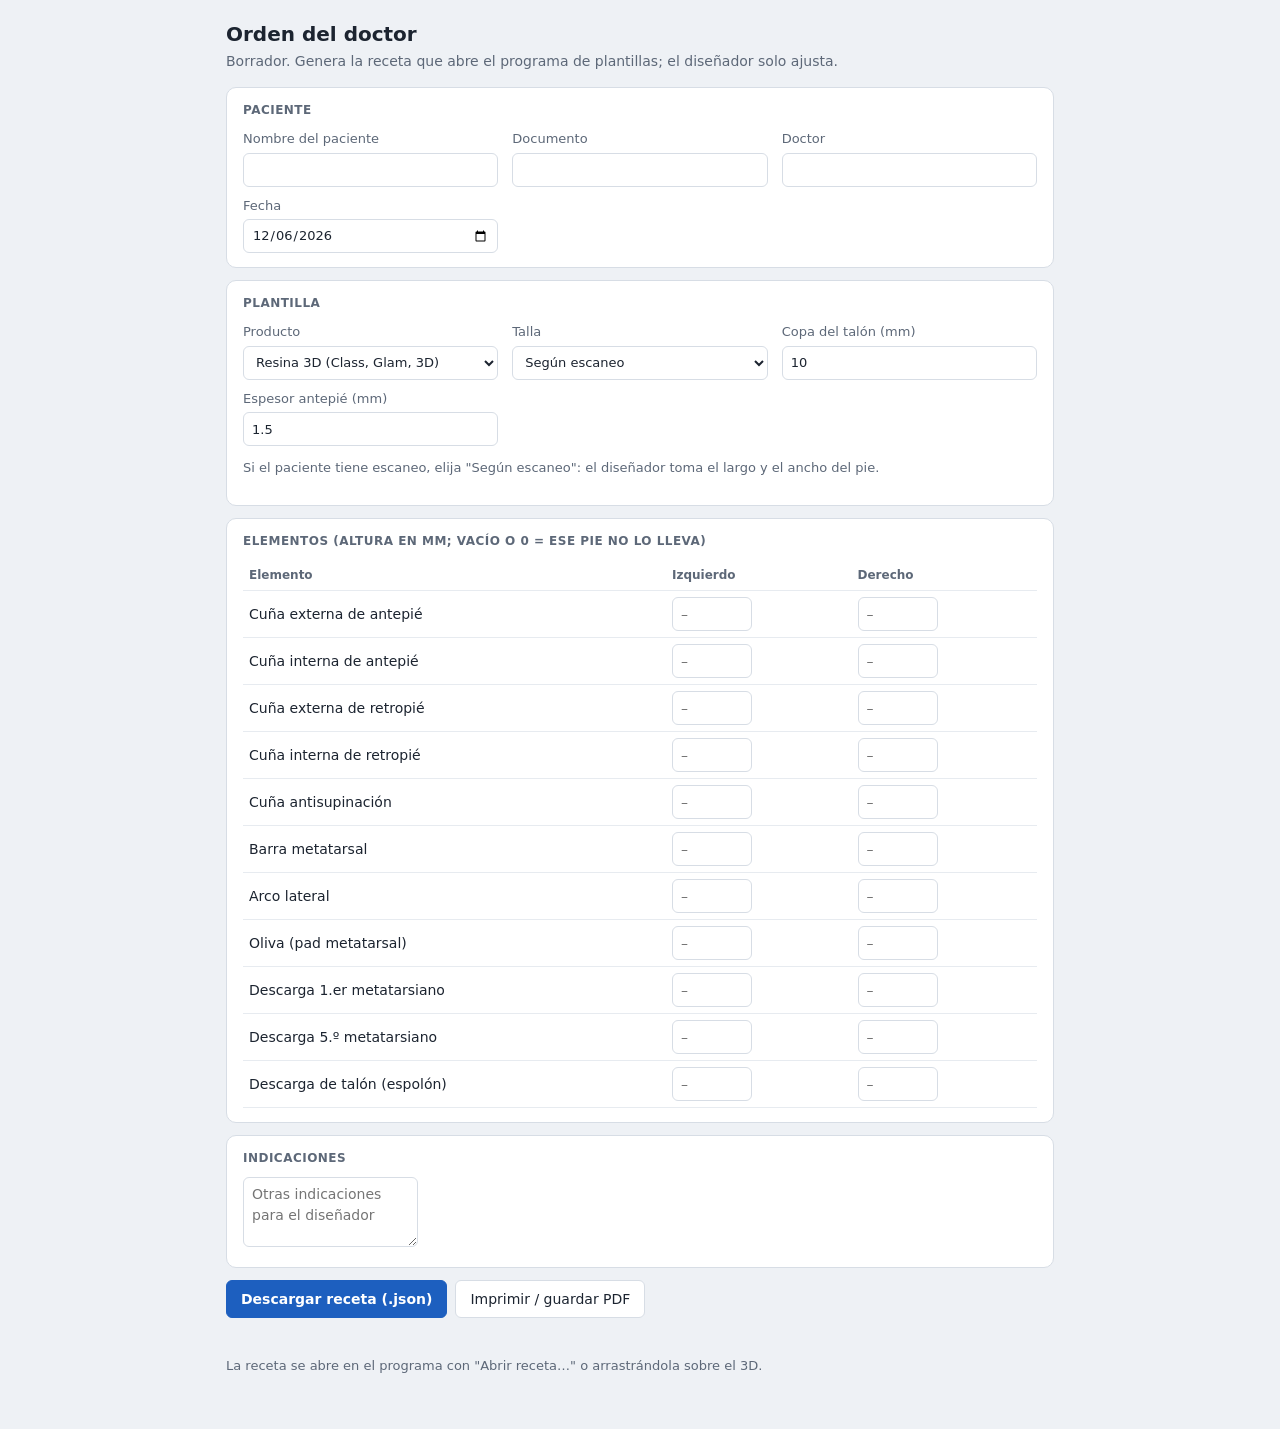
==== app/orden.html @ 256a6aa9 "Primera versión del Programa de Plantillas" ====
<!doctype html>
<html lang="es">
<head>
<meta charset="utf-8">
<meta name="viewport" content="width=device-width, initial-scale=1">
<title>Orden del doctor</title>
<style>
  :root { --tinta: #1c2430; --suave: #5d6878; --linea: #d7dde5; --fondo: #eef1f5; --acento: #1d5fbf; --acento-2: #174d9c; --naranja: #e08a2e; }
  * { box-sizing: border-box; }
  body { margin: 0; font: 14px/1.45 system-ui, "Segoe UI", sans-serif; color: var(--tinta); background: var(--fondo); }
  main { max-width: 860px; margin: 0 auto; padding: 20px 16px 40px; }
  h1 { font-size: 20px; margin: 0 0 2px; } .sub { color: var(--suave); margin: 0 0 16px; }
  section { background: #fff; border: 1px solid var(--linea); border-radius: 10px; padding: 14px 16px; margin-bottom: 12px; }
  h2 { font-size: 12px; text-transform: uppercase; letter-spacing: .04em; color: var(--suave); margin: 0 0 10px; }
  .campos { display: grid; grid-template-columns: repeat(auto-fit, minmax(220px, 1fr)); gap: 10px 14px; }
  label { display: grid; gap: 4px; font-size: 13px; color: var(--suave); }
  input, select, textarea { height: 34px; border: 1px solid var(--linea); border-radius: 6px; padding: 0 8px; font: inherit; color: var(--tinta); background: #fff; min-width: 0; }
  textarea { height: 70px; padding: 6px 8px; resize: vertical; }
  input:focus, select:focus, textarea:focus { outline: 2px solid #9cbdf0; border-color: var(--acento); }
  table { width: 100%; border-collapse: collapse; }
  th, td { text-align: left; padding: 6px 6px; border-bottom: 1px solid #e7ebf0; }
  th { font-size: 12px; color: var(--suave); font-weight: 600; }
  td input[type=number] { width: 80px; }
  tr.lleva td:first-child { border-left: 3px solid var(--naranja); }
  .botones { display: flex; gap: 8px; flex-wrap: wrap; }
  button { height: 38px; border-radius: 6px; border: 1px solid var(--linea); background: #fff; color: var(--tinta); font: inherit; padding: 0 14px; cursor: pointer; }
  button.primario { background: var(--acento); border-color: var(--acento); color: #fff; font-weight: 600; }
  .nota { color: var(--suave); font-size: 13px; }
  .mensaje { margin-top: 8px; font-size: 13px; color: #17753c; min-height: 18px; }
  @media print { body { background: #fff; } .botones, .nota-pantalla { display: none; } section { border: 0; padding: 6px 0; } }
  @media (max-width: 600px) { td input[type=number] { width: 64px; } }
</style>
</head>
<body>
<main>
  <h1>Orden del doctor</h1>
  <p class="sub">Borrador. Genera la receta que abre el programa de plantillas; el diseñador solo ajusta.</p>

  <section>
    <h2>Paciente</h2>
    <div class="campos">
      <label>Nombre del paciente<input id="paciente" autocomplete="off"></label>
      <label>Documento<input id="documento" autocomplete="off"></label>
      <label>Doctor<input id="doctor" autocomplete="off"></label>
      <label>Fecha<input id="fecha" type="date"></label>
    </div>
  </section>

  <section>
    <h2>Plantilla</h2>
    <div class="campos">
      <label>Producto<select id="producto"></select></label>
      <label>Talla<select id="talla"></select></label>
      <label>Copa del talón (mm)<input id="copa" type="number" step="0.5" min="4" max="25"></label>
      <label>Espesor antepié (mm)<input id="antepie" type="number" step="0.1" min="0.8" max="6"></label>
    </div>
    <p class="nota">Si el paciente tiene escaneo, elija "Según escaneo": el diseñador toma el largo y el ancho del pie.</p>
  </section>

  <section>
    <h2>Elementos (altura en mm; vacío o 0 = ese pie no lo lleva)</h2>
    <table><thead><tr><th>Elemento</th><th>Izquierdo</th><th>Derecho</th></tr></thead><tbody id="elementos"></tbody></table>
  </section>

  <section>
    <h2>Indicaciones</h2>
    <textarea id="notas" placeholder="Otras indicaciones para el diseñador"></textarea>
  </section>

  <div class="botones">
    <button class="primario" id="descargar">Descargar receta (.json)</button>
    <button id="imprimir">Imprimir / guardar PDF</button>
  </div>
  <div class="mensaje" id="mensaje"></div>
  <p class="nota nota-pantalla">La receta se abre en el programa con "Abrir receta…" o arrastrándola sobre el 3D.</p>
</main>
<script type="module">
const $ = id => document.getElementById(id);
const leer = async r => (await fetch(r)).json();
const bib = await leer('../biblioteca/biblioteca.json');
const tallas = (await leer('../biblioteca/' + bib.tallas)).tallas;
const catalogo = (await leer('../biblioteca/elementos.json')).elementos;

for (const p of bib.productos) $('producto').add(new Option(p.nombre, p.id));
$('talla').add(new Option('Según escaneo', ''));
for (const t of tallas) $('talla').add(new Option(`${t.talla} (${t.largo} mm)`, t.talla));
const ponerProducto = () => { const p = bib.productos.find(x => x.id === $('producto').value); $('copa').value = p.copa; $('antepie').value = p.antepie; };
$('producto').addEventListener('change', ponerProducto); ponerProducto();
$('fecha').value = new Date().toISOString().slice(0, 10);

$('elementos').innerHTML = catalogo.map(e => `<tr data-id="${e.id}"><td>${e.nombre}</td>
  <td><input type="number" min="0" max="15" step="0.5" data-pie="izq" aria-label="${e.nombre}, izquierdo" placeholder="–"></td>
  <td><input type="number" min="0" max="15" step="0.5" data-pie="der" aria-label="${e.nombre}, derecho" placeholder="–"></td></tr>`).join('');
$('elementos').addEventListener('input', ev => {
  const tr = ev.target.closest('tr');
  tr.classList.toggle('lleva', [...tr.querySelectorAll('input')].some(i => parseFloat(i.value) > 0));
});

function receta() {
  const elementos = [...$('elementos').querySelectorAll('tr')].map(tr => ({
    id: tr.dataset.id, izq: parseFloat(tr.querySelector('[data-pie=izq]').value) || 0, der: parseFloat(tr.querySelector('[data-pie=der]').value) || 0,
  })).filter(e => e.izq > 0 || e.der > 0);
  const talla = $('talla').value ? Number($('talla').value) : null;
  return {
    version: 1, paciente: $('paciente').value.trim(), producto: $('producto').value,
    talla, largo: talla ? tallas.find(t => t.talla === talla).largo : null, ancho: null,
    copa: parseFloat($('copa').value), antepie: parseFloat($('antepie').value), arco: null, arcoPos: null,
    elementos,
    orden: { doctor: $('doctor').value.trim(), documento: $('documento').value.trim(), fecha: $('fecha').value, notas: $('notas').value.trim(), segunEscaneo: !talla },
  };
}
$('descargar').addEventListener('click', () => {
  const r = receta();
  if (!r.paciente) { $('mensaje').style.color = '#b3261e'; $('mensaje').textContent = 'Falta el nombre del paciente.'; $('paciente').focus(); return; }
  const nombre = `${r.paciente.replace(/[^\p{L}\p{N} _.-]/gu, '').trim()} orden.json`;
  const a = document.createElement('a');
  a.href = URL.createObjectURL(new Blob([JSON.stringify(r, null, 2)], { type: 'application/json' }));
  a.download = nombre; a.click(); setTimeout(() => URL.revokeObjectURL(a.href), 2000);
  $('mensaje').style.color = ''; $('mensaje').textContent = `Receta descargada: ${nombre} (${r.elementos.length} elementos).`;
});
$('imprimir').addEventListener('click', () => print());
window.orden = { receta };
</script>
</body>
</html>
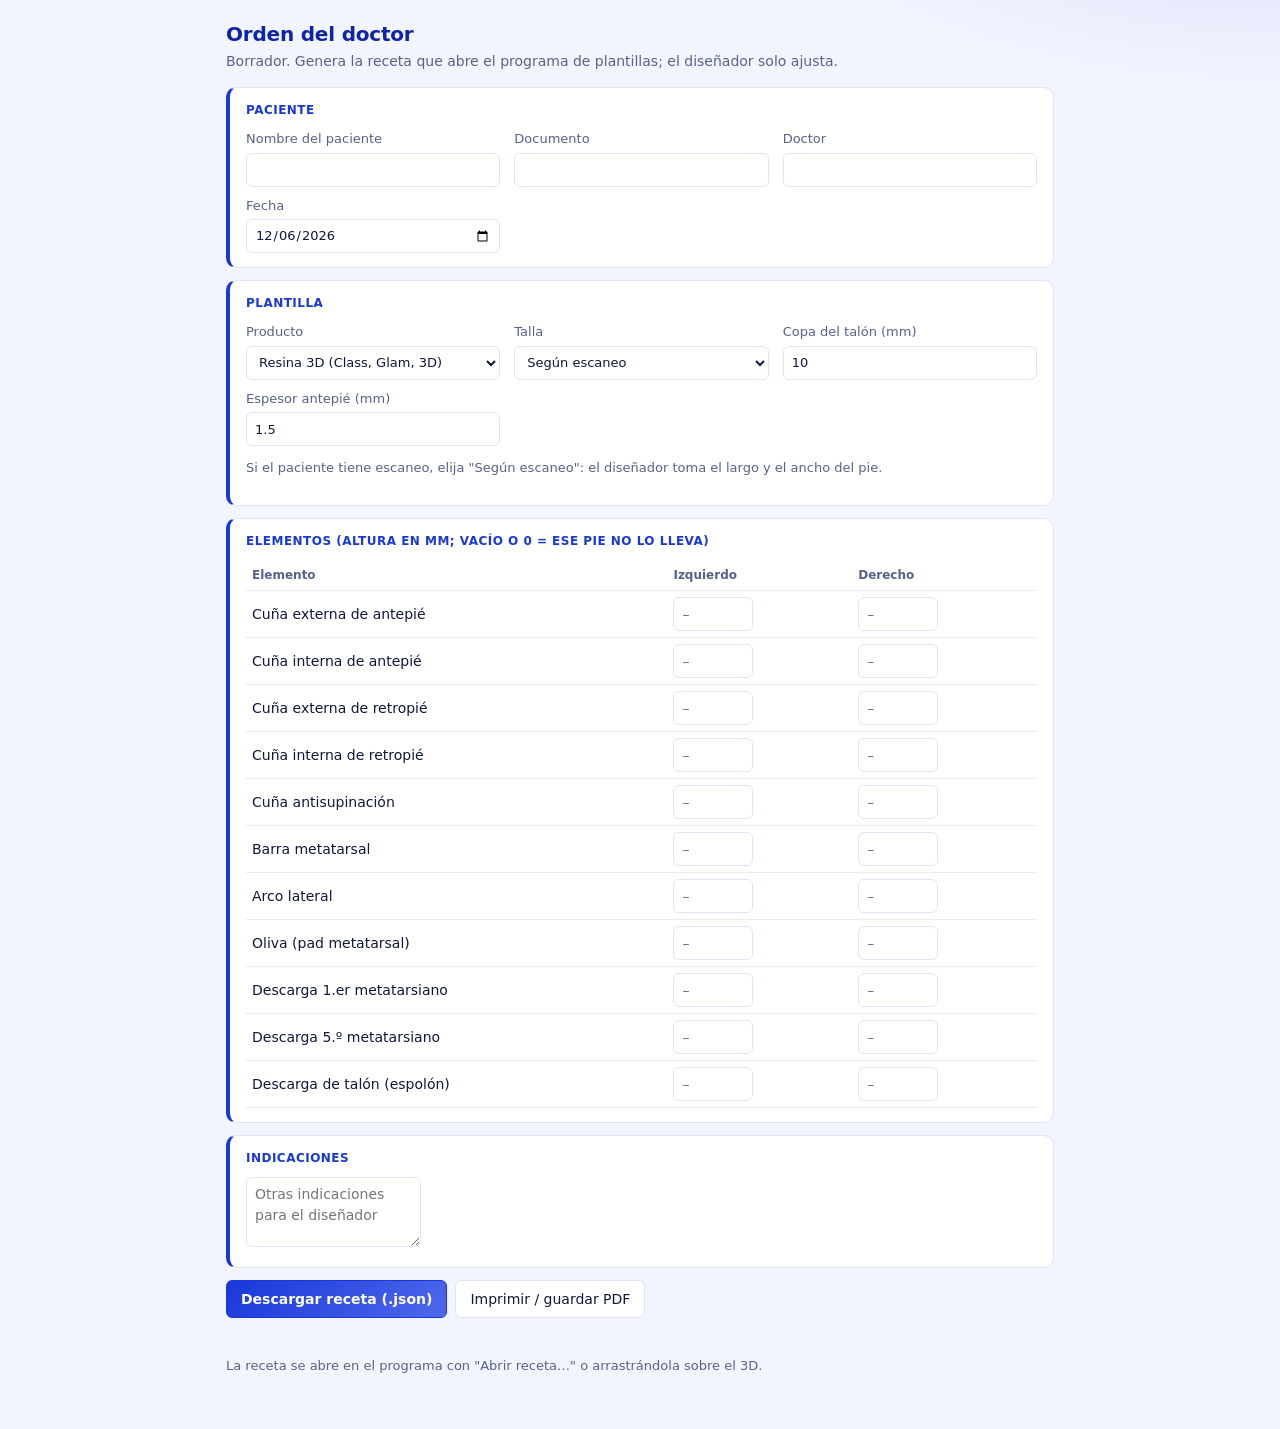
==== commit b7ddfe94: "Marca azul, auditoría, fresado más rápido y seguro, materiales EVA y Bambu H2D - Identidad visual az" ====
--- a/app/orden.html
+++ b/app/orden.html
@@ -3,6 +3,8 @@
 <head>
 <meta charset="utf-8">
 <meta name="viewport" content="width=device-width, initial-scale=1">
+<!-- ícono de la pestaña (auditoría 2026-11-19: sin él la consola mostraba un error 404) -->
+<link rel="icon" href="data:image/svg+xml,%3Csvg xmlns=%22http://www.w3.org/2000/svg%22 viewBox=%220 0 32 32%22%3E%3Crect width=%2232%22 height=%2232%22 rx=%228%22 fill=%22%231838d9%22/%3E%3Cpath d=%22M12 6c-4 0-6 4-6 10s2 10 6 10c2 0 3-2 3-5V11c0-3-1-5-3-5zm8 0c4 0 6 4 6 10s-2 10-6 10c-2 0-3-2-3-5V11c0-3 1-5 3-5z%22 fill=%22white%22/%3E%3C/svg%3E">
 <title>Orden del doctor</title>
 <style>
   :root { --tinta: #1c2430; --suave: #5d6878; --linea: #d7dde5; --fondo: #eef1f5; --acento: #1d5fbf; --acento-2: #174d9c; --naranja: #e08a2e; }
@@ -29,6 +31,15 @@
   .mensaje { margin-top: 8px; font-size: 13px; color: #17753c; min-height: 18px; }
   @media print { body { background: #fff; } .botones, .nota-pantalla { display: none; } section { border: 0; padding: 6px 0; } }
   @media (max-width: 600px) { td input[type=number] { width: 64px; } }
+  /* identidad azul + blanco (2026-11-19) */
+  :root { --tinta: #10183a; --suave: #586189; --linea: #dfe4f7; --fondo: #f3f5fe; --acento: #1838d9; --acento-2: #0e24a6; }
+  body { background: radial-gradient(900px 400px at 100% -10%, rgba(79,104,236,.18), transparent 60%), #f3f5fe; }
+  h1 { font-family: "Segoe UI Variable Display", "Segoe UI", system-ui, sans-serif; font-weight: 800; color: #0e24a6; letter-spacing: -.01em; }
+  section { border-left: 4px solid var(--acento); }
+  h2 { color: var(--acento); }
+  button.primario { background: linear-gradient(135deg, #1838d9, #4f68ec); }
+  input:focus, select:focus, textarea:focus { outline-color: rgba(24,56,217,.25); }
+  @media print { body { background: #fff; } section { border: 0; } }
 </style>
 </head>
 <body>
@@ -88,9 +99,10 @@
 $('producto').addEventListener('change', ponerProducto); ponerProducto();
 $('fecha').value = new Date().toISOString().slice(0, 10);
 
-$('elementos').innerHTML = catalogo.map(e => `<tr data-id="${e.id}"><td>${e.nombre}</td>
-  <td><input type="number" min="0" max="15" step="0.5" data-pie="izq" aria-label="${e.nombre}, izquierdo" placeholder="–"></td>
-  <td><input type="number" min="0" max="15" step="0.5" data-pie="der" aria-label="${e.nombre}, derecho" placeholder="–"></td></tr>`).join('');
+const esc = s => String(s ?? '').replace(/[&<>"']/g, c => ({ '&': '&amp;', '<': '&lt;', '>': '&gt;', '"': '&quot;', "'": '&#39;' }[c]));
+$('elementos').innerHTML = catalogo.map(e => `<tr data-id="${esc(e.id)}"><td>${esc(e.nombre)}</td>
+  <td><input type="number" min="0" max="15" step="0.5" data-pie="izq" aria-label="${esc(e.nombre)}, izquierdo" placeholder="–"></td>
+  <td><input type="number" min="0" max="15" step="0.5" data-pie="der" aria-label="${esc(e.nombre)}, derecho" placeholder="–"></td></tr>`).join('');
 $('elementos').addEventListener('input', ev => {
   const tr = ev.target.closest('tr');
   tr.classList.toggle('lleva', [...tr.querySelectorAll('input')].some(i => parseFloat(i.value) > 0));
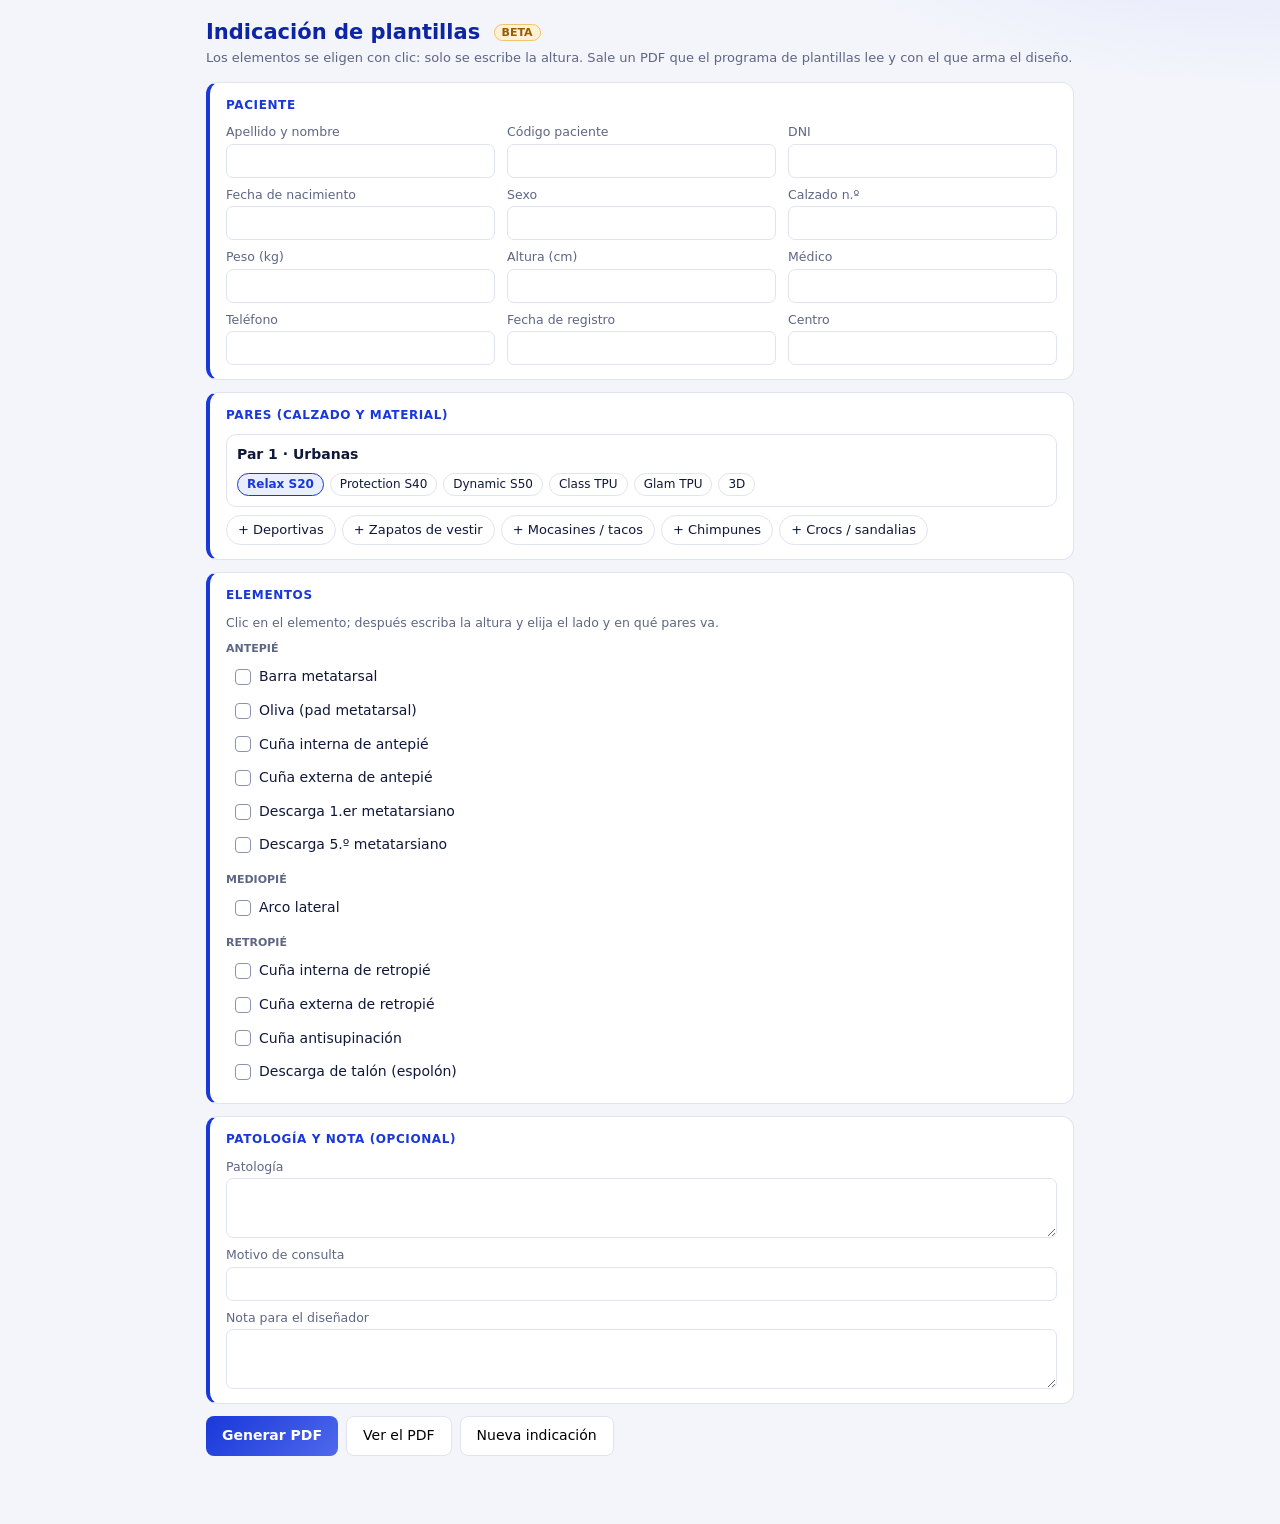
==== commit f7bd6d96: "Cuñas de retropié como LutraCAD, indicación del doctor en PDF y módulo Impresión - Cuñas de retropié" ====
--- a/app/orden.html
+++ b/app/orden.html
@@ -3,135 +3,173 @@
 <head>
 <meta charset="utf-8">
 <meta name="viewport" content="width=device-width, initial-scale=1">
-<!-- ícono de la pestaña (auditoría 2026-11-19: sin él la consola mostraba un error 404) -->
 <link rel="icon" href="data:image/svg+xml,%3Csvg xmlns=%22http://www.w3.org/2000/svg%22 viewBox=%220 0 32 32%22%3E%3Crect width=%2232%22 height=%2232%22 rx=%228%22 fill=%22%231838d9%22/%3E%3Cpath d=%22M12 6c-4 0-6 4-6 10s2 10 6 10c2 0 3-2 3-5V11c0-3-1-5-3-5zm8 0c4 0 6 4 6 10s-2 10-6 10c-2 0-3-2-3-5V11c0-3 1-5 3-5z%22 fill=%22white%22/%3E%3C/svg%3E">
-<title>Orden del doctor</title>
+<title>Indicación de plantillas</title>
+<!-- Indicación del doctor (BETA, Ernesto 2026-11-24; antes "Orden del doctor"): todo con clics — los elementos no se
+     escriben (en la ficha anagráfica se escriben con errores); solo se escribe la altura. Sale un PDF con la
+     información general y, por par, los elementos con su altura y si son bilaterales. El PDF lleva los datos adentro
+     (motor/indicacion.js): el programa lo lee y agrega los elementos al diseño "por revisar". -->
 <style>
-  :root { --tinta: #1c2430; --suave: #5d6878; --linea: #d7dde5; --fondo: #eef1f5; --acento: #1d5fbf; --acento-2: #174d9c; --naranja: #e08a2e; }
-  * { box-sizing: border-box; }
-  body { margin: 0; font: 14px/1.45 system-ui, "Segoe UI", sans-serif; color: var(--tinta); background: var(--fondo); }
-  main { max-width: 860px; margin: 0 auto; padding: 20px 16px 40px; }
-  h1 { font-size: 20px; margin: 0 0 2px; } .sub { color: var(--suave); margin: 0 0 16px; }
-  section { background: #fff; border: 1px solid var(--linea); border-radius: 10px; padding: 14px 16px; margin-bottom: 12px; }
-  h2 { font-size: 12px; text-transform: uppercase; letter-spacing: .04em; color: var(--suave); margin: 0 0 10px; }
-  .campos { display: grid; grid-template-columns: repeat(auto-fit, minmax(220px, 1fr)); gap: 10px 14px; }
-  label { display: grid; gap: 4px; font-size: 13px; color: var(--suave); }
-  input, select, textarea { height: 34px; border: 1px solid var(--linea); border-radius: 6px; padding: 0 8px; font: inherit; color: var(--tinta); background: #fff; min-width: 0; }
-  textarea { height: 70px; padding: 6px 8px; resize: vertical; }
-  input:focus, select:focus, textarea:focus { outline: 2px solid #9cbdf0; border-color: var(--acento); }
-  table { width: 100%; border-collapse: collapse; }
-  th, td { text-align: left; padding: 6px 6px; border-bottom: 1px solid #e7ebf0; }
-  th { font-size: 12px; color: var(--suave); font-weight: 600; }
-  td input[type=number] { width: 80px; }
-  tr.lleva td:first-child { border-left: 3px solid var(--naranja); }
-  .botones { display: flex; gap: 8px; flex-wrap: wrap; }
-  button { height: 38px; border-radius: 6px; border: 1px solid var(--linea); background: #fff; color: var(--tinta); font: inherit; padding: 0 14px; cursor: pointer; }
-  button.primario { background: var(--acento); border-color: var(--acento); color: #fff; font-weight: 600; }
-  .nota { color: var(--suave); font-size: 13px; }
-  .mensaje { margin-top: 8px; font-size: 13px; color: #17753c; min-height: 18px; }
-  @media print { body { background: #fff; } .botones, .nota-pantalla { display: none; } section { border: 0; padding: 6px 0; } }
-  @media (max-width: 600px) { td input[type=number] { width: 64px; } }
-  /* identidad azul + blanco (2026-11-19) */
-  :root { --tinta: #10183a; --suave: #586189; --linea: #dfe4f7; --fondo: #f3f5fe; --acento: #1838d9; --acento-2: #0e24a6; }
-  body { background: radial-gradient(900px 400px at 100% -10%, rgba(79,104,236,.18), transparent 60%), #f3f5fe; }
-  h1 { font-family: "Segoe UI Variable Display", "Segoe UI", system-ui, sans-serif; font-weight: 800; color: #0e24a6; letter-spacing: -.01em; }
-  section { border-left: 4px solid var(--acento); }
-  h2 { color: var(--acento); }
-  button.primario { background: linear-gradient(135deg, #1838d9, #4f68ec); }
-  input:focus, select:focus, textarea:focus { outline-color: rgba(24,56,217,.25); }
-  @media print { body { background: #fff; } section { border: 0; } }
+  :root { --tinta:#10183a; --suave:#5d6684; --linea:#dfe4f0; --acento:#1838d9; --acento2:#e9eefe; --fondo:#f3f5fb; --rojo:#b3261e; }
+  * { box-sizing:border-box; }
+  [hidden] { display:none !important; }
+  body { margin:0; font:14px/1.4 "Segoe UI", system-ui, sans-serif; color:var(--tinta); background:radial-gradient(900px 400px at 100% -10%, rgba(79,104,236,.14), transparent 60%), var(--fondo); }
+  main { max-width:900px; margin:0 auto; padding:18px 16px 40px; }
+  h1 { margin:0; font-size:21px; color:#0e24a6; } .sub { color:var(--suave); margin:2px 0 14px; font-size:13px; }
+  .beta { font-size:11px; font-weight:700; color:#9a5b00; background:#fff1d6; border:1px solid #f1c46b; border-radius:10px; padding:1px 7px; vertical-align:middle; margin-left:6px; }
+  .panel { background:#fff; border:1px solid var(--linea); border-left:4px solid var(--acento); border-radius:12px; padding:14px 16px; margin-bottom:12px; }
+  .panel h2 { margin:0 0 10px; font-size:12px; text-transform:uppercase; letter-spacing:.05em; color:var(--acento); }
+  .campos { display:grid; grid-template-columns:repeat(auto-fit, minmax(200px, 1fr)); gap:8px 12px; }
+  label.f { display:grid; gap:3px; font-size:12.5px; color:var(--suave); }
+  input, textarea { height:34px; border:1px solid var(--linea); border-radius:7px; padding:0 9px; font:inherit; color:var(--tinta); background:#fff; min-width:0; }
+  textarea { height:60px; padding:6px 9px; resize:vertical; }
+  input:focus, textarea:focus { outline:2px solid #9cbdf0; border-color:var(--acento); }
+  .nota { color:var(--suave); font-size:12.5px; }
+  .chips { display:flex; flex-wrap:wrap; gap:6px; }
+  .chip { border:1px solid var(--linea); background:#fff; border-radius:16px; padding:5px 11px; cursor:pointer; font:inherit; font-size:13px; color:var(--tinta); }
+  .chip.si { background:var(--acento2); border-color:var(--acento); color:var(--acento); font-weight:600; }
+  .chip.mini { padding:2px 9px; font-size:12px; }
+  .par { border:1px solid var(--linea); border-radius:10px; padding:10px; margin-bottom:8px; }
+  .par .cab { display:flex; justify-content:space-between; align-items:center; margin-bottom:8px; gap:8px; }
+  .quitar { border:0; background:none; color:var(--rojo); cursor:pointer; font:inherit; font-size:12.5px; }
+  .zona { font-size:11px; font-weight:700; color:var(--suave); text-transform:uppercase; margin:10px 0 4px; }
+  .elem { padding:6px 8px; border-radius:8px; border:1px solid transparent; }
+  .elem.si { background:#f6f8ff; border-color:#cfd8fb; }
+  .elem .nom { cursor:pointer; user-select:none; display:flex; gap:8px; align-items:center; background:none; border:0; font:inherit; color:inherit; padding:0; text-align:left; }
+  .elem .nom i { width:16px; height:16px; border:1.6px solid #8a93b0; border-radius:4px; display:inline-block; flex:none; }
+  .elem.si .nom i { background:var(--acento); border-color:var(--acento); box-shadow:inset 0 0 0 2.5px #fff; }
+  .elem .ops { display:none; gap:12px; flex-wrap:wrap; padding:6px 0 2px 24px; align-items:center; }
+  .elem.si .ops { display:flex; }
+  .ops .g { display:flex; gap:4px; align-items:center; } .ops .g > span { font-size:12px; color:var(--suave); margin-right:2px; }
+  input.alt { width:66px; height:28px; text-align:right; } input.mal { border-color:var(--rojo); background:#fdecec; }
+  .botones { display:flex; gap:8px; flex-wrap:wrap; align-items:center; }
+  button.btn { height:40px; border-radius:8px; border:1px solid var(--linea); background:#fff; padding:0 16px; font:inherit; cursor:pointer; }
+  button.prim { background:linear-gradient(135deg,#1838d9,#4f68ec); color:#fff; border:0; font-weight:600; }
+  .mensaje { margin-top:10px; font-size:13px; min-height:18px; }
+  .mensaje.mal { color:var(--rojo); } .mensaje.bien { color:#17753c; }
 </style>
 </head>
 <body>
 <main>
-  <h1>Orden del doctor</h1>
-  <p class="sub">Borrador. Genera la receta que abre el programa de plantillas; el diseñador solo ajusta.</p>
+  <h1>Indicación de plantillas <span class="beta">BETA</span></h1>
+  <p class="sub">Los elementos se eligen con clic: solo se escribe la altura. Sale un PDF que el programa de plantillas lee y con el que arma el diseño.</p>
 
-  <section>
-    <h2>Paciente</h2>
-    <div class="campos">
-      <label>Nombre del paciente<input id="paciente" autocomplete="off"></label>
-      <label>Documento<input id="documento" autocomplete="off"></label>
-      <label>Doctor<input id="doctor" autocomplete="off"></label>
-      <label>Fecha<input id="fecha" type="date"></label>
+  <section class="panel"><h2>Paciente</h2>
+    <div class="campos" id="generales"></div>
+  </section>
+
+  <section class="panel"><h2>Pares (calzado y material)</h2>
+    <div id="pares"></div>
+    <div class="chips" id="agregarPar"></div>
+  </section>
+
+  <section class="panel"><h2>Elementos</h2>
+    <div class="nota">Clic en el elemento; después escriba la altura y elija el lado y en qué pares va.</div>
+    <div id="elementos"></div>
+  </section>
+
+  <section class="panel"><h2>Patología y nota (opcional)</h2>
+    <div class="campos" style="grid-template-columns:1fr">
+      <label class="f">Patología<textarea id="patologia"></textarea></label>
+      <label class="f">Motivo de consulta<input id="motivo"></label>
+      <label class="f">Nota para el diseñador<textarea id="nota"></textarea></label>
     </div>
   </section>
 
-  <section>
-    <h2>Plantilla</h2>
-    <div class="campos">
-      <label>Producto<select id="producto"></select></label>
-      <label>Talla<select id="talla"></select></label>
-      <label>Copa del talón (mm)<input id="copa" type="number" step="0.5" min="4" max="25"></label>
-      <label>Espesor antepié (mm)<input id="antepie" type="number" step="0.1" min="0.8" max="6"></label>
-    </div>
-    <p class="nota">Si el paciente tiene escaneo, elija "Según escaneo": el diseñador toma el largo y el ancho del pie.</p>
-  </section>
-
-  <section>
-    <h2>Elementos (altura en mm; vacío o 0 = ese pie no lo lleva)</h2>
-    <table><thead><tr><th>Elemento</th><th>Izquierdo</th><th>Derecho</th></tr></thead><tbody id="elementos"></tbody></table>
-  </section>
-
-  <section>
-    <h2>Indicaciones</h2>
-    <textarea id="notas" placeholder="Otras indicaciones para el diseñador"></textarea>
-  </section>
-
   <div class="botones">
-    <button class="primario" id="descargar">Descargar receta (.json)</button>
-    <button id="imprimir">Imprimir / guardar PDF</button>
+    <button class="btn prim" id="generar">Generar PDF</button>
+    <button class="btn" id="ver">Ver el PDF</button>
+    <button class="btn" id="limpiar">Nueva indicación</button>
   </div>
   <div class="mensaje" id="mensaje"></div>
-  <p class="nota nota-pantalla">La receta se abre en el programa con "Abrir receta…" o arrastrándola sobre el 3D.</p>
 </main>
 <script type="module">
+import { pdfIndicacion, LADOS } from '../motor/indicacion.js';
+import { listaMaquinas } from './maquinas.js';
 const $ = id => document.getElementById(id);
-const leer = async r => (await fetch(r)).json();
-const bib = await leer('../biblioteca/biblioteca.json');
-const tallas = (await leer('../biblioteca/' + bib.tallas)).tallas;
-const catalogo = (await leer('../biblioteca/elementos.json')).elementos;
+const esc = s => String(s ?? '').replace(/[&<>"']/g, c => ({ '&': '&amp;', '<': '&lt;', '>': '&gt;', '"': '&quot;', "'": '&#39;' }[c]));
+const n = v => String(v).replace('.', ',');
+const { elementos } = await (await fetch('../biblioteca/elementos.json')).json();
+const porId = new Map(elementos.map(e => [e.id, e]));
+// materiales de Máquinas (los de fábrica): EVA y de impresión 3D
+const maq = listaMaquinas(null), MATERIALES = [...maq.materiales, ...maq.resinas].map(m => ({ id: m.id, nombre: m.nombre }));
+const CALZADOS = ['Urbanas', 'Deportivas', 'Zapatos de vestir', 'Mocasines / tacos', 'Chimpunes', 'Crocs / sandalias'];
+const GENERALES = ['Apellido y nombre', 'Código paciente', 'DNI', 'Fecha de nacimiento', 'Sexo', 'Calzado n.º', 'Peso (kg)', 'Altura (cm)', 'Médico', 'Teléfono', 'Fecha de registro', 'Centro'];
+// elementos por zona; los que no estén en esta lista (propios nuevos) van al final
+const ZONAS = [['Antepié', ['barra_metatarsal', 'oliva', 'cuna_int_antepie', 'cuna_ext_antepie', 'descarga_1mtt', 'descarga_5mtt']],
+  ['Mediopié', ['arco_lateral']], ['Retropié', ['cuna_int_retropie', 'cuna_ext_retropie', 'cuna_antisupinacion', 'descarga_talon']]];
+{ const usados = new Set(ZONAS.flatMap(z => z[1])), otros = elementos.map(e => e.id).filter(id => !usados.has(id)); if (otros.length) ZONAS.push(['Otros', otros]); }
 
-for (const p of bib.productos) $('producto').add(new Option(p.nombre, p.id));
-$('talla').add(new Option('Según escaneo', ''));
-for (const t of tallas) $('talla').add(new Option(`${t.talla} (${t.largo} mm)`, t.talla));
-const ponerProducto = () => { const p = bib.productos.find(x => x.id === $('producto').value); $('copa').value = p.copa; $('antepie').value = p.antepie; };
-$('producto').addEventListener('change', ponerProducto); ponerProducto();
-$('fecha').value = new Date().toISOString().slice(0, 10);
+let S;
+const nuevo = () => ({ pares: [{ calzado: 'Urbanas', materialId: MATERIALES[0].id }], sel: new Map() });
+$('generales').innerHTML = GENERALES.map((g, i) => `<label class="f">${esc(g)}<input data-g="${esc(g)}" autocomplete="off"${i === 0 ? ' id="paciente"' : ''}></label>`).join('');
 
-const esc = s => String(s ?? '').replace(/[&<>"']/g, c => ({ '&': '&amp;', '<': '&lt;', '>': '&gt;', '"': '&quot;', "'": '&#39;' }[c]));
-$('elementos').innerHTML = catalogo.map(e => `<tr data-id="${esc(e.id)}"><td>${esc(e.nombre)}</td>
-  <td><input type="number" min="0" max="15" step="0.5" data-pie="izq" aria-label="${esc(e.nombre)}, izquierdo" placeholder="–"></td>
-  <td><input type="number" min="0" max="15" step="0.5" data-pie="der" aria-label="${esc(e.nombre)}, derecho" placeholder="–"></td></tr>`).join('');
-$('elementos').addEventListener('input', ev => {
-  const tr = ev.target.closest('tr');
-  tr.classList.toggle('lleva', [...tr.querySelectorAll('input')].some(i => parseFloat(i.value) > 0));
+function pintar() {
+  $('pares').innerHTML = S.pares.map((p, i) => `<div class="par"><div class="cab"><b>Par ${i + 1} · ${esc(p.calzado)}</b>${S.pares.length > 1 ? `<button class="quitar" data-quitar="${i}">Quitar</button>` : ''}</div>
+    <div class="chips">${MATERIALES.map(m => `<button class="chip mini ${p.materialId === m.id ? 'si' : ''}" data-mat="${i}|${esc(m.id)}">${esc(m.nombre)}</button>`).join('')}</div></div>`).join('');
+  $('agregarPar').innerHTML = CALZADOS.filter(c => !S.pares.some(p => p.calzado === c)).map(c => `<button class="chip" data-par="${esc(c)}">+ ${esc(c)}</button>`).join('');
+  $('elementos').innerHTML = ZONAS.map(([z, ids]) => `<div class="zona">${esc(z)}</div>` + ids.map(id => {
+    const e = porId.get(id); if (!e) return ''; const s = S.sel.get(id);
+    return `<div class="elem ${s ? 'si' : ''}"><button class="nom" data-el="${esc(id)}"><i></i>${esc(e.nombre)}</button>
+      <div class="ops">
+        <span class="g"><span>Altura</span><input type="text" inputmode="decimal" class="alt" data-altura="${esc(id)}" value="${s ? n(s.altura) : ''}" aria-label="Altura de ${esc(e.nombre)} en mm"><span>mm</span></span>
+        <span class="g">${Object.entries(LADOS).map(([k, t]) => `<button class="chip mini ${s?.lado === k ? 'si' : ''}" data-lado="${esc(id)}|${k}">${t.replace('Solo izquierdo', 'Solo izq.').replace('Solo derecho', 'Solo der.')}</button>`).join('')}</span>
+        ${S.pares.length > 1 ? `<span class="g"><span>En</span><button class="chip mini ${!s?.pares ? 'si' : ''}" data-en="${esc(id)}|*">Todos</button>${S.pares.map(p => `<button class="chip mini ${s?.pares?.includes(p.calzado) ? 'si' : ''}" data-en="${esc(id)}|${esc(p.calzado)}">${esc(p.calzado)}</button>`).join('')}</span>` : ''}
+      </div></div>`;
+  }).join('')).join('');
+}
+const altura = v => { const x = parseFloat(String(v).replace(',', '.')); return x >= 0.5 && x <= 15 ? Math.round(x * 10) / 10 : null; };
+
+document.addEventListener('click', ev => {
+  const d = ev.target.closest('[data-el],[data-lado],[data-en],[data-par],[data-mat],[data-quitar]')?.dataset; if (!d) return;
+  if (d.el) { if (S.sel.has(d.el)) S.sel.delete(d.el); else S.sel.set(d.el, { altura: porId.get(d.el).altura, lado: 'bi', pares: null }); }
+  if (d.lado) { const [id, k] = d.lado.split('|'); S.sel.get(id).lado = k; }
+  if (d.en) { const [id, c] = d.en.split('|'), s = S.sel.get(id);
+    if (c === '*') s.pares = null; else { const l = new Set(s.pares ?? []); l.has(c) ? l.delete(c) : l.add(c); s.pares = l.size && l.size < S.pares.length ? [...l] : null; } }
+  if (d.par) S.pares.push({ calzado: d.par, materialId: S.pares.at(-1)?.materialId ?? MATERIALES[0].id });
+  if (d.mat) { const [i, m] = d.mat.split('|'); S.pares[+i].materialId = m; }
+  if (d.quitar) { const c = S.pares[+d.quitar].calzado; S.pares.splice(+d.quitar, 1); for (const s of S.sel.values()) if (s.pares) { s.pares = s.pares.filter(x => x !== c); if (!s.pares.length || s.pares.length >= S.pares.length) s.pares = null; } }
+  pintar(); if (d.el && S.sel.has(d.el)) document.querySelector(`[data-altura="${CSS.escape(d.el)}"]`)?.focus();
+});
+document.addEventListener('input', ev => {
+  const id = ev.target.dataset?.altura; if (!id) return;
+  const a = altura(ev.target.value); ev.target.classList.toggle('mal', a == null); if (a != null) S.sel.get(id).altura = a;
 });
 
-function receta() {
-  const elementos = [...$('elementos').querySelectorAll('tr')].map(tr => ({
-    id: tr.dataset.id, izq: parseFloat(tr.querySelector('[data-pie=izq]').value) || 0, der: parseFloat(tr.querySelector('[data-pie=der]').value) || 0,
-  })).filter(e => e.izq > 0 || e.der > 0);
-  const talla = $('talla').value ? Number($('talla').value) : null;
+function datos() {
+  const generales = [...document.querySelectorAll('[data-g]')].map(i => [i.dataset.g, i.value.trim()]).filter(([, v]) => v);
   return {
-    version: 1, paciente: $('paciente').value.trim(), producto: $('producto').value,
-    talla, largo: talla ? tallas.find(t => t.talla === talla).largo : null, ancho: null,
-    copa: parseFloat($('copa').value), antepie: parseFloat($('antepie').value), arco: null, arcoPos: null,
-    elementos,
-    orden: { doctor: $('doctor').value.trim(), documento: $('documento').value.trim(), fecha: $('fecha').value, notas: $('notas').value.trim(), segunEscaneo: !talla },
+    tipo: 'indicacion-limablue', version: 1, creado: new Date().toISOString(), paciente: $('paciente').value.trim(), generales,
+    patologia: $('patologia').value.trim(), motivo: $('motivo').value.trim(), nota: $('nota').value.trim(),
+    pares: S.pares.map(p => ({ calzado: p.calzado, materialId: p.materialId, material: MATERIALES.find(m => m.id === p.materialId)?.nombre ?? '',
+      elementos: [...S.sel].filter(([, s]) => !s.pares || s.pares.includes(p.calzado)).map(([id, s]) => ({ id, nombre: porId.get(id).nombre, altura: s.altura, lado: s.lado })) })),
   };
 }
-$('descargar').addEventListener('click', () => {
-  const r = receta();
-  if (!r.paciente) { $('mensaje').style.color = '#b3261e'; $('mensaje').textContent = 'Falta el nombre del paciente.'; $('paciente').focus(); return; }
-  const nombre = `${r.paciente.replace(/[^\p{L}\p{N} _.-]/gu, '').trim()} orden.json`;
-  const a = document.createElement('a');
-  a.href = URL.createObjectURL(new Blob([JSON.stringify(r, null, 2)], { type: 'application/json' }));
-  a.download = nombre; a.click(); setTimeout(() => URL.revokeObjectURL(a.href), 2000);
-  $('mensaje').style.color = ''; $('mensaje').textContent = `Receta descargada: ${nombre} (${r.elementos.length} elementos).`;
-});
-$('imprimir').addEventListener('click', () => print());
-window.orden = { receta };
+const aviso = (t, bien) => { $('mensaje').textContent = t; $('mensaje').className = 'mensaje ' + (bien ? 'bien' : 'mal'); };
+function armar() {
+  if (!$('paciente').value.trim()) { aviso('Falta el apellido y nombre del paciente.'); $('paciente').focus(); return null; }
+  const malas = [...document.querySelectorAll('input.alt.mal')];
+  if (malas.length) { aviso('Hay alturas fuera de rango (de 0,5 a 15 mm): corríjalas antes de generar el PDF.'); malas[0].focus(); return null; }
+  if (!S.sel.size) { aviso('No hay elementos elegidos. Si la plantilla no lleva elementos, igual se puede generar: elija al menos el par.'); }
+  const d = datos(); return { d, pdf: new Blob([pdfIndicacion(d)], { type: 'application/pdf' }) };
+}
+const nombreArchivo = d => `${d.paciente.replace(/[^\p{L}\p{N} _.-]/gu, '').replace(/\s+/g, ' ').trim()} indicación.pdf`;
+$('generar').onclick = () => {
+  const r = armar(); if (!r) return;
+  const a = document.createElement('a'); a.href = URL.createObjectURL(r.pdf); a.download = nombreArchivo(r.d); a.click(); setTimeout(() => URL.revokeObjectURL(a.href), 4000);
+  const ne = r.d.pares.reduce((s, p) => s + p.elementos.length, 0);
+  aviso(`PDF generado: ${nombreArchivo(r.d)} (${r.d.pares.length} ${r.d.pares.length === 1 ? 'par' : 'pares'}, ${ne} ${ne === 1 ? 'elemento' : 'elementos'}). Póngalo en la carpeta del paciente o ábralo en el programa.`, true);
+};
+$('ver').onclick = () => { const r = armar(); if (r) window.open(URL.createObjectURL(r.pdf), '_blank'); };
+$('limpiar').onclick = () => { if (S.sel.size && !confirm('¿Empezar una indicación nueva? Se borra lo que está en pantalla.')) return; reiniciar(); };
+function reiniciar() { S = nuevo(); for (const i of document.querySelectorAll('input, textarea')) i.value = ''; aviso(''); pintar(); }
+reiniciar();
+// abierta desde el diseño: trae el nombre del paciente (se usa una sola vez y solo si es de hace menos de un minuto)
+try {
+  const v = JSON.parse(localStorage.getItem('plantillas.indicacionPaciente') || 'null'); localStorage.removeItem('plantillas.indicacionPaciente');
+  if (v?.paciente && Date.now() - v.cuando < 60000) $('paciente').value = String(v.paciente).slice(0, 200);
+} catch { /* sin almacenamiento */ }
+window.indicacion = { datos };   // para revisar desde la consola
 </script>
 </body>
 </html>
